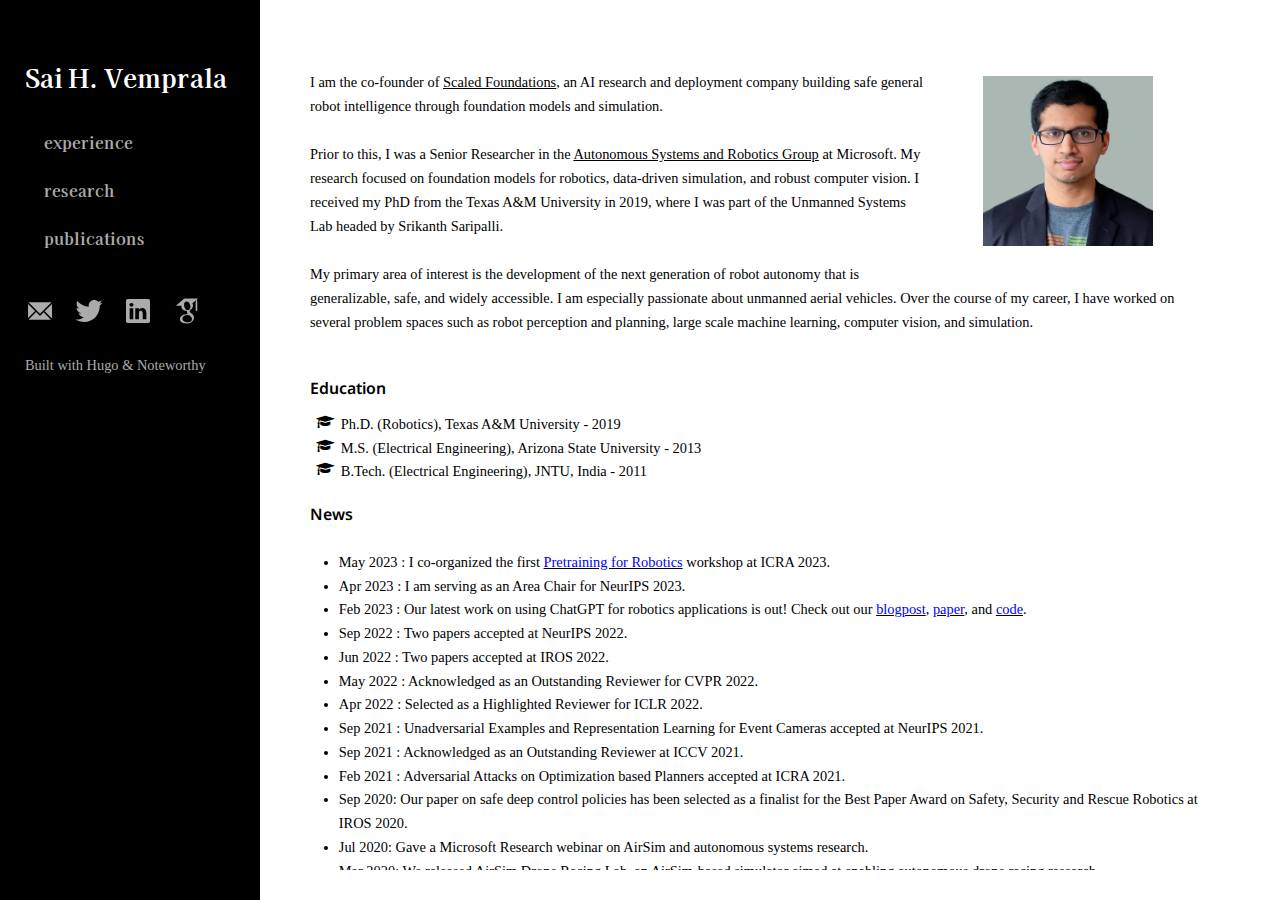
==== index.html @ 4ba30be2 "deploy: saihv/jubilant-tribble@9a28a171f53c164f0d1e6f4ca5efc384c8fe2205" ====
<!DOCTYPE html>

<html lang="en-us">
    <head>
	<meta name="generator" content="Hugo 0.110.0">
    <meta charset="utf-8">
    <meta http-equiv="X-UA-Compatible" content="IE=edge,chrome=1">
    <meta name="viewport" content="width=device-width, initial-scale=1">
    <meta name="format-detection" content="telephone=no"/>

    <title>Sai H. Vemprala</title>
    
    <link rel="apple-touch-icon" sizes="180x180" href="/apple-touch-icon.png">
    <link rel="icon" type="image/png" sizes="32x32" href="/favicon-32x32.png">
    <link rel="icon" type="image/png" sizes="16x16" href="/favicon-16x16.png">
    <link rel="manifest" href="/manifest.json">
    <link rel="mask-icon" href="/safari-pinned-tab.svg" color="#FF3DB4">
    <meta name="theme-color" content="#ffffff">

    
    
    
    <link rel="stylesheet" href="//saihv.github.io/css/main.min.a59e2fe05a008735a60df3e35dbfae401159ed6426211780fa36e227e180960d.css"/>

    
    
    

    
    
 
</head>

    <body>
        
<nav>
  <header>
    <div class="site-title">
        <a href="/">Sai H. Vemprala</a>
    </div>  
</header>

  <div class="nav-menu">
  
    <a class="color-link nav-link" href="/exp/">experience</a>
    
  
    <a class="color-link nav-link" href="/research/">research</a>
    
  
    <a class="color-link nav-link" href="/pubs/">publications</a>
    
  
</div>
<footer class="footer">
	<div class="social-icons">
        
    <a class="social-icon" href="mailto:mail@saihv.com" target="_blank" rel="noopener" title="Email">
        <svg width="28px" height="28px" viewBox="0 0 28 28" version="1.1" fill="#ABABAB" xmlns="https://www.w3.org/2000/svg" xmlns:xlink="https://www.w3.org/1999/xlink">
            <path d="M25.2794292,5.59128519 L14,16.8707144 L2.72057081,5.59128519 C3.06733103,5.30237414 3.51336915,5.12857603 4,5.12857603 L24,5.12857603 C24.4866308,5.12857603 24.932669,5.30237414 25.2794292,5.59128519 Z M25.9956978,6.99633695 C25.998551,7.04004843 26,7.08414302 26,7.12857603 L26,20.871424 C26,21.0798433 25.9681197,21.2808166 25.9089697,21.4697335 L18.7156355,14.2763993 L25.9956978,6.99633695 Z M24.9498374,22.6319215 C24.6672737,22.7846939 24.3437653,22.871424 24,22.871424 L4,22.871424 C3.5268522,22.871424 3.09207889,22.7071233 2.74962118,22.432463 L10.0950247,15.0870594 L13.9848068,18.9768415 L14.1878486,18.7737996 L14.2030419,18.7889929 L17.6549753,15.3370594 L24.9498374,22.6319215 Z M2.00810114,21.0526627 C2.00273908,20.9929669 2,20.9325153 2,20.871424 L2,7.12857603 C2,7.08414302 2.00144896,7.04004843 2.00430222,6.99633695 L9.03436454,14.0263993 L2.00810114,21.0526627 Z"></path>
        </svg>
    </a>
    

    

    
    <a class="social-icon" href="https://twitter.com/saihv" target="_blank" rel="noopener" title="Twitter">
        <svg width="28px" height="28px" viewBox="0 0 28 28" version="1.1" fill="#ABABAB" xmlns="https://www.w3.org/2000/svg" xmlns:xlink="https://www.w3.org/1999/xlink">
            <path d="M8.991284,24.971612 C19.180436,24.971612 24.752372,16.530224 24.752372,9.210524 C24.752372,8.970656 24.747512,8.731868 24.736496,8.494376 C25.818008,7.712564 26.758256,6.737 27.5,5.62622 C26.507372,6.067076 25.439252,6.364292 24.318752,6.498212 C25.462472,5.812628 26.340512,4.727444 26.754584,3.434036 C25.684088,4.068536 24.499004,4.53002 23.23724,4.778528 C22.226468,3.701876 20.786828,3.028388 19.193828,3.028388 C16.134404,3.028388 13.653536,5.509256 13.653536,8.567492 C13.653536,9.0023 13.702244,9.424904 13.797176,9.830552 C9.19346,9.599108 5.11106,7.39472 2.3792,4.04294 C1.903028,4.861364 1.629032,5.812628 1.629032,6.827072 C1.629032,8.74904 2.606972,10.445612 4.094024,11.438132 C3.185528,11.41016 2.331788,11.160464 1.585184,10.745096 C1.583888,10.768208 1.583888,10.791428 1.583888,10.815728 C1.583888,13.49888 3.493652,15.738584 6.028088,16.246508 C5.562932,16.373084 5.07326,16.44134 4.56782,16.44134 C4.210988,16.44134 3.863876,16.406024 3.526484,16.34144 C4.231724,18.542264 6.276596,20.143796 8.701412,20.18894 C6.805148,21.674696 4.416836,22.56008 1.821488,22.56008 C1.374476,22.56008 0.93362,22.534592 0.5,22.4834 C2.951708,24.054476 5.862524,24.971612 8.991284,24.971612"></path>
        </svg>
    </a>
    

    

    

    

    

    

    

    

    

    
    <a class="social-icon" href="https://linkedin.com/in/saihv" target="_blank" rel="noopener" title="LinkedIn">
        <svg width="28px" height="28px" viewBox="0 0 28 28" version="1.1" fill="#ABABAB" xmlns="https://www.w3.org/2000/svg" xmlns:xlink="https://www.w3.org/1999/xlink">
            <path d="M2,3.654102 C2,2.69908141 2.79442509,1.92397846 3.77383592,1.92397846 L24.2261641,1.92397846 C25.2058917,1.92397846 26,2.69908141 26,3.654102 L26,24.3462148 C26,25.3015521 25.2058917,26.0760215 24.2261641,26.0760215 L3.77383592,26.0760215 C2.79442509,26.0760215 2,25.3015521 2,24.3465315 L2,3.65378524 L2,3.654102 Z M9.27526132,22.1415901 L9.27526132,11.2356668 L5.65030092,11.2356668 L5.65030092,22.1415901 L9.27557808,22.1415901 L9.27526132,22.1415901 Z M7.46341463,9.74691162 C8.72727273,9.74691162 9.51409566,8.90940767 9.51409566,7.86284447 C9.49033893,6.79252455 8.72727273,5.97846056 7.48748812,5.97846056 C6.24675325,5.97846056 5.43649034,6.79252455 5.43649034,7.86284447 C5.43649034,8.90940767 6.22299652,9.74691162 7.4396579,9.74691162 L7.46309788,9.74691162 L7.46341463,9.74691162 Z M11.2815965,22.1415901 L14.9062401,22.1415901 L14.9062401,16.0519481 C14.9062401,15.7263225 14.9299968,15.4000634 15.0256573,15.1675641 C15.2876148,14.5159962 15.8840672,13.8416218 16.8856509,13.8416218 C18.1970225,13.8416218 18.7218879,14.8416218 18.7218879,16.3078872 L18.7218879,22.1415901 L22.3465315,22.1415901 L22.3465315,15.8885017 C22.3465315,12.5388027 20.5584416,10.9800443 18.1735825,10.9800443 C16.2182452,10.9800443 15.3595185,12.072854 14.8824834,12.8172315 L14.9065569,12.8172315 L14.9065569,11.2359835 L11.2819132,11.2359835 C11.3291099,12.2591067 11.2815965,22.1419069 11.2815965,22.1419069 L11.2815965,22.1415901 Z"></path>
        </svg>
    </a>
    

    

    

    

    

    

    

    
    
    

    
    
    

    

    
    <a class="social-icon" href="https://scholar.google.com/citations?user=PnaHFhUAAAAJ&amp;hl=en" target="_blank" rel="noopener" title="Google Scholar">
        <svg width="28px" height="28px" viewBox="0 0 28 28" version="1.1" fill="#ABABAB" xmlns="https://www.w3.org/2000/svg" xmlns:xlink="https://www.w3.org/1999/xlink">
             <path d="M15.7399177,5.48151786 C15.149924,4.82272859 14.4663239,4.49480724 13.6933878,4.49480724 C12.8185607,4.49480724 12.1471312,4.80966127 11.6791845,5.43796013 C11.2112379,6.06433732 10.9771365,6.82326666 10.9771365,7.71483354 C10.9771365,8.47423262 11.1052474,9.24733956 11.3616402,10.035649 C11.6170934,10.8236168 12.0350768,11.5270314 12.6210136,12.1470458 C13.2049434,12.7685974 13.8844439,13.0787968 14.6564833,13.0787968 C15.5171327,13.0787968 16.189459,12.7903763 16.671626,12.2137916 C17.1517432,11.6379755 17.3927199,10.9111166 17.3927199,10.035649 C17.3927199,9.29000051 17.2655484,8.50924961 17.0102233,7.69296927 C16.7561365,6.87562134 16.3319184,6.13812924 15.739875,5.48156056 L15.7399177,5.48151786 Z M24.3072528,4.96950105 L24.3072528,13.3462071 C24.3072528,13.7339989 23.9898792,14.0515006 23.6019592,14.0515006 L23.3422783,14.0515006 C22.9543156,14.0515006 22.6369848,13.7341271 22.6369848,13.3462071 L22.6369848,4.96950105 C22.6369848,4.62513879 22.5869788,4.33765779 23.068249,4.27714671 L23.068249,3.16262405 L19.3634081,6.20120253 C19.4061972,6.28058863 19.446851,6.33132057 19.4854124,6.39789556 C19.8110278,6.97418137 19.9768461,7.69087679 19.9768461,8.56681414 C19.9768461,9.23824368 19.8649625,9.84134739 19.638078,10.3740328 C19.4122611,10.9065473 19.1375912,11.3415267 18.817143,11.6765369 C18.496652,12.0127855 18.1752643,12.3201237 17.8538766,12.5967152 C17.5324462,12.8739047 17.2577763,13.162923 17.0328135,13.4629589 C16.8060571,13.7620125 16.6932767,14.0712297 16.6932767,14.3917206 C16.6932767,14.7126813 16.8397076,15.0387237 17.1317151,15.3673283 C17.4226551,15.6968724 17.7805972,16.0162103 18.2038758,16.3317049 C18.6279231,16.6450216 19.0510736,16.9928002 19.4743522,17.3712399 C19.8985703,17.74921 20.2545052,18.2354765 20.5454452,18.8259399 C20.8385631,19.4186239 20.9848231,20.071093 20.9848231,20.7882582 C20.9848231,21.7343577 20.7435475,22.5887297 20.2626616,23.3491963 C19.7802812,24.1064175 19.1518542,24.7106315 18.3796867,25.1537246 C17.6054695,25.599807 16.777531,25.9355858 15.8945476,26.1623422 C15.0097279,26.3870488 14.1317408,26.5 13.2548639,26.5 C12.7014246,26.5 12.1429889,26.4573818 11.5814359,26.3697112 C11.0178757,26.2822114 10.4532907,26.1276668 9.8847343,25.9098782 C9.31502485,25.6906377 8.81052389,25.4214338 8.37319577,25.0981672 C7.93475736,24.778146 7.58181166,24.3652016 7.3111559,23.862238 C7.04054285,23.3591036 6.90615445,22.7936645 6.90615445,22.1655364 C6.90615445,21.4203577 7.1136515,20.7291563 7.52975591,20.0847582 C7.94586031,19.4451002 8.49707907,18.9108775 9.18272893,18.487727 C10.3789864,17.7434877 12.2558547,17.2836547 14.8102164,17.1098936 C14.2262867,16.3799173 13.9333396,15.6928582 13.9333396,15.0498693 C13.9333396,14.6841125 14.0289531,14.2920503 14.218173,13.8687717 C13.9130554,13.9113899 13.5987992,13.9355175 13.2781801,13.9355175 C11.9059836,13.9355175 10.7472627,13.4894351 9.80628769,12.5911638 C8.86535538,11.6944724 8.39535897,10.5719642 8.39535897,9.21488479 C8.39535897,9.07298054 8.39941581,8.94802965 8.40970739,8.8095417 L2.83316537,8.8095417 L11.2417283,1.5 L25.1668346,1.5 L23.87996,2.50451805 L23.87996,4.27748834 C24.3577712,4.3388962 24.3072955,4.62607827 24.3072955,4.96950105 L24.3072528,4.96950105 Z M15.8172967,17.9839947 C15.6566455,17.9549562 15.430914,17.9386434 15.1399313,17.9386434 C14.512273,17.9386434 13.8947782,17.9941154 13.2885571,18.1048887 C12.6822934,18.2126727 12.084186,18.3947184 11.4941496,18.6515809 C10.9019353,18.906906 10.423996,19.2823566 10.0597766,19.7787865 C9.69355004,20.274576 9.51150436,20.858463 9.51150436,21.5303623 C9.51150436,22.1706609 9.67215551,22.7419077 9.99371402,23.2394479 C10.3142049,23.7338281 10.7373127,24.1208513 11.2632509,24.3980408 C11.7891891,24.6756999 12.3405787,24.8854176 12.916224,25.0231795 C13.4929795,25.1600875 14.0799412,25.2311463 14.6780913,25.2311463 C15.8610679,25.2311463 16.8794647,24.9647609 17.7338794,24.4320756 C18.5863724,23.899561 19.0135798,23.0772595 19.0135798,21.9672634 C19.0135798,21.7338025 18.9810823,21.5040141 18.916856,21.2796064 C18.8498112,21.0527219 18.7835352,20.8585057 18.7185829,20.6972567 C18.6534171,20.5389543 18.529363,20.3483679 18.3462498,20.1286576 C18.1642041,19.9083067 18.0248194,19.7455631 17.9310848,19.6372239 C17.8354714,19.5253403 17.6565431,19.3656714 17.3929761,19.1545445 C17.131587,18.9425209 16.9647012,18.8103104 16.8904822,18.7614574 C16.8172027,18.7100422 16.6270434,18.5711699 16.3207728,18.3458227 C16.0147157,18.1186393 15.8468903,17.9981723 15.8173394,17.983952 L15.8172967,17.9839947 Z"></path>
        </svg>
    </a>
    

    

    

    

</div>




	<div class="footer-mobile-links">
		<p> Built with <a href="https://gohugo.io" target="_blank" rel="noopener">Hugo</a> & <a href="https://github.com/kimcc/hugo-theme-noteworthy" target="_blank" rel="noopener">Noteworthy</a></p>
		
	</div>

	<script src="//saihv.github.io/js/main.min.a7205ef73b078c8daed6fe1b0826e8ba229ffabbb69d299d9446cf41f2c7d8aa.js" integrity="sha256-pyBe9zsHjI2u1v4bCCbouiKf+ru2nSmdlEbPQfLH2Ko=" crossorigin="anonymous"></script>
</footer>
</nav>

        <div id="content" class="content-container">
        
<head><link rel="stylesheet" href="https://cdnjs.cloudflare.com/ajax/libs/font-awesome/4.7.0/css/font-awesome.min.css"></head>
<div class = "article-content">
        
        
        <img src = "/images/sai.webp" style="max-width: 25%; object-fit: contain; display: block; float:right; padding: 30px 30px 20px 30px;">
        
        <div align="left">   <br>
            I am the co-founder of <a href="https://scaledfoundations.ai">Scaled Foundations</a>, an AI research and deployment company building safe general robot intelligence through foundation models and simulation. <br><br>
            
            Prior to this, I was a Senior Researcher in the <a href="https://www.microsoft.com/en-us/research/group/autonomous-systems-group-robotics/">Autonomous Systems and Robotics Group</a> at Microsoft. My research focused on foundation models for robotics, data-driven simulation, and robust computer vision. I received my PhD from the Texas A&M University in 2019, where I was part of the Unmanned Systems Lab headed by Srikanth Saripalli. <br><br>
            
            My primary area of interest is the development of the next generation of robot autonomy that is generalizable, safe, and widely accessible. I am especially passionate about unmanned aerial vehicles. Over the course of my career, I have worked on several problem spaces such as robot perception and planning, large scale machine learning, computer vision, and simulation. <br><br>
        </div>   

        <div style="width: 100%"> <h3>Education</h3> <ul class="fa-ul">
            <li><i class="fa-li fa fa-graduation-cap"></i>Ph.D. (Robotics), Texas A&M University - 2019</li>
            <li><i class="fa-li fa fa-graduation-cap"></i>M.S. (Electrical Engineering), Arizona State University - 2013</li>
            <li><i class="fa-li fa fa-graduation-cap"></i>B.Tech. (Electrical Engineering), JNTU, India - 2011</li>
        </ul> </div>

        <h3>News</h3>
        <div style="text-align: left">    
            <div style="overflow: auto; height:250pt; width:100%;">
<ul>
<li>May 2023 : I co-organized the first <a href="https://microsoft.github.io/robotics.pretraining.workshop.icra/" target="_blank"> <snap style="color: blue;">Pretraining for Robotics</snap></a> workshop at ICRA 2023.</li>
<li>Apr 2023 : I am serving as an Area Chair for NeurIPS 2023.</li>
<li>Feb 2023 : Our latest work on using ChatGPT for robotics applications is out! Check out our <a href="https://aka.ms/ChatGPT-Robotics" target="_blank"> <snap style="color: blue;">blogpost</snap></a>, <a href="https://www.microsoft.com/en-us/research/uploads/prod/2023/02/ChatGPT___Robotics.pdf" target="_blank"> <snap style="color: blue;">paper</snap></a>, and <a href="https://github.com/microsoft/PromptCraft-Robotics" target="_blank"> <snap style="color: blue;">code</snap></a>.</li>
<li>Sep 2022 : Two papers accepted at NeurIPS 2022.</li>
<li>Jun 2022 : Two papers accepted at IROS 2022.</li>
<li>May 2022 : Acknowledged as an Outstanding Reviewer for CVPR 2022.</li>
<li>Apr 2022 : Selected as a Highlighted Reviewer for ICLR 2022.</li>
<li>Sep 2021 : Unadversarial Examples and Representation Learning for Event Cameras accepted at NeurIPS 2021.</li>
<li>Sep 2021 : Acknowledged as an Outstanding Reviewer at ICCV 2021.</li>
<li>Feb 2021 : Adversarial Attacks on Optimization based Planners accepted at ICRA 2021.</li>
<li>Sep 2020: Our paper on safe deep control policies has been selected as a finalist for the Best Paper Award on Safety, Security and Rescue Robotics at IROS 2020.</li>
<li>Jul 2020: Gave a Microsoft Research webinar on AirSim and autonomous systems research.</li>
<li>Mar 2020: We released AirSim Drone Racing Lab, an AirSim-based simulator aimed at enabling autonomous drone racing research.</li>
<li>Dec 2019: Game of Drones, a simulated autonomous drone racing competition hosted by our group took place at NeurIPS 2019.</li>
<li>Jul 2019: Joined the Autonomous Systems group at Microsoft.</li>
<li>May 2019: Received my PhD degree from Texas A&amp;M University.</li>
<li>Feb 2018: One paper accepted at ICUAS 2018.</li>
<li>Jan 2018: One paper accepted at ICRA 2018.</li>
<li>Sep 2017: Gave a talk at the Workshop on Complex Collaborative Systems, IROS 2017.</li>
</ul>
</div>
&nbsp;
        </div>
        
    </div>


        

<link rel="stylesheet" type="text/css" href="/css/katex.min.css" crossorigin="anonymous">
<script type="text/javascript" src="/js/katex.min.js" crossorigin="anonymous"></script>
<script type="text/javascript" src="/js/auto-render.min.js"onload="renderMathInElement(document.body);" crossorigin="anonymous"></script>

        </div>
        <footer class="footer-mobile">
	<div class="social-icons">
        
    <a class="social-icon" href="mailto:mail@saihv.com" target="_blank" rel="noopener" title="Email">
        <svg width="28px" height="28px" viewBox="0 0 28 28" version="1.1" fill="#ABABAB" xmlns="https://www.w3.org/2000/svg" xmlns:xlink="https://www.w3.org/1999/xlink">
            <path d="M25.2794292,5.59128519 L14,16.8707144 L2.72057081,5.59128519 C3.06733103,5.30237414 3.51336915,5.12857603 4,5.12857603 L24,5.12857603 C24.4866308,5.12857603 24.932669,5.30237414 25.2794292,5.59128519 Z M25.9956978,6.99633695 C25.998551,7.04004843 26,7.08414302 26,7.12857603 L26,20.871424 C26,21.0798433 25.9681197,21.2808166 25.9089697,21.4697335 L18.7156355,14.2763993 L25.9956978,6.99633695 Z M24.9498374,22.6319215 C24.6672737,22.7846939 24.3437653,22.871424 24,22.871424 L4,22.871424 C3.5268522,22.871424 3.09207889,22.7071233 2.74962118,22.432463 L10.0950247,15.0870594 L13.9848068,18.9768415 L14.1878486,18.7737996 L14.2030419,18.7889929 L17.6549753,15.3370594 L24.9498374,22.6319215 Z M2.00810114,21.0526627 C2.00273908,20.9929669 2,20.9325153 2,20.871424 L2,7.12857603 C2,7.08414302 2.00144896,7.04004843 2.00430222,6.99633695 L9.03436454,14.0263993 L2.00810114,21.0526627 Z"></path>
        </svg>
    </a>
    

    

    
    <a class="social-icon" href="https://twitter.com/saihv" target="_blank" rel="noopener" title="Twitter">
        <svg width="28px" height="28px" viewBox="0 0 28 28" version="1.1" fill="#ABABAB" xmlns="https://www.w3.org/2000/svg" xmlns:xlink="https://www.w3.org/1999/xlink">
            <path d="M8.991284,24.971612 C19.180436,24.971612 24.752372,16.530224 24.752372,9.210524 C24.752372,8.970656 24.747512,8.731868 24.736496,8.494376 C25.818008,7.712564 26.758256,6.737 27.5,5.62622 C26.507372,6.067076 25.439252,6.364292 24.318752,6.498212 C25.462472,5.812628 26.340512,4.727444 26.754584,3.434036 C25.684088,4.068536 24.499004,4.53002 23.23724,4.778528 C22.226468,3.701876 20.786828,3.028388 19.193828,3.028388 C16.134404,3.028388 13.653536,5.509256 13.653536,8.567492 C13.653536,9.0023 13.702244,9.424904 13.797176,9.830552 C9.19346,9.599108 5.11106,7.39472 2.3792,4.04294 C1.903028,4.861364 1.629032,5.812628 1.629032,6.827072 C1.629032,8.74904 2.606972,10.445612 4.094024,11.438132 C3.185528,11.41016 2.331788,11.160464 1.585184,10.745096 C1.583888,10.768208 1.583888,10.791428 1.583888,10.815728 C1.583888,13.49888 3.493652,15.738584 6.028088,16.246508 C5.562932,16.373084 5.07326,16.44134 4.56782,16.44134 C4.210988,16.44134 3.863876,16.406024 3.526484,16.34144 C4.231724,18.542264 6.276596,20.143796 8.701412,20.18894 C6.805148,21.674696 4.416836,22.56008 1.821488,22.56008 C1.374476,22.56008 0.93362,22.534592 0.5,22.4834 C2.951708,24.054476 5.862524,24.971612 8.991284,24.971612"></path>
        </svg>
    </a>
    

    

    

    

    

    

    

    

    

    
    <a class="social-icon" href="https://linkedin.com/in/saihv" target="_blank" rel="noopener" title="LinkedIn">
        <svg width="28px" height="28px" viewBox="0 0 28 28" version="1.1" fill="#ABABAB" xmlns="https://www.w3.org/2000/svg" xmlns:xlink="https://www.w3.org/1999/xlink">
            <path d="M2,3.654102 C2,2.69908141 2.79442509,1.92397846 3.77383592,1.92397846 L24.2261641,1.92397846 C25.2058917,1.92397846 26,2.69908141 26,3.654102 L26,24.3462148 C26,25.3015521 25.2058917,26.0760215 24.2261641,26.0760215 L3.77383592,26.0760215 C2.79442509,26.0760215 2,25.3015521 2,24.3465315 L2,3.65378524 L2,3.654102 Z M9.27526132,22.1415901 L9.27526132,11.2356668 L5.65030092,11.2356668 L5.65030092,22.1415901 L9.27557808,22.1415901 L9.27526132,22.1415901 Z M7.46341463,9.74691162 C8.72727273,9.74691162 9.51409566,8.90940767 9.51409566,7.86284447 C9.49033893,6.79252455 8.72727273,5.97846056 7.48748812,5.97846056 C6.24675325,5.97846056 5.43649034,6.79252455 5.43649034,7.86284447 C5.43649034,8.90940767 6.22299652,9.74691162 7.4396579,9.74691162 L7.46309788,9.74691162 L7.46341463,9.74691162 Z M11.2815965,22.1415901 L14.9062401,22.1415901 L14.9062401,16.0519481 C14.9062401,15.7263225 14.9299968,15.4000634 15.0256573,15.1675641 C15.2876148,14.5159962 15.8840672,13.8416218 16.8856509,13.8416218 C18.1970225,13.8416218 18.7218879,14.8416218 18.7218879,16.3078872 L18.7218879,22.1415901 L22.3465315,22.1415901 L22.3465315,15.8885017 C22.3465315,12.5388027 20.5584416,10.9800443 18.1735825,10.9800443 C16.2182452,10.9800443 15.3595185,12.072854 14.8824834,12.8172315 L14.9065569,12.8172315 L14.9065569,11.2359835 L11.2819132,11.2359835 C11.3291099,12.2591067 11.2815965,22.1419069 11.2815965,22.1419069 L11.2815965,22.1415901 Z"></path>
        </svg>
    </a>
    

    

    

    

    

    

    

    
    
    

    
    
    

    

    
    <a class="social-icon" href="https://scholar.google.com/citations?user=PnaHFhUAAAAJ&amp;hl=en" target="_blank" rel="noopener" title="Google Scholar">
        <svg width="28px" height="28px" viewBox="0 0 28 28" version="1.1" fill="#ABABAB" xmlns="https://www.w3.org/2000/svg" xmlns:xlink="https://www.w3.org/1999/xlink">
             <path d="M15.7399177,5.48151786 C15.149924,4.82272859 14.4663239,4.49480724 13.6933878,4.49480724 C12.8185607,4.49480724 12.1471312,4.80966127 11.6791845,5.43796013 C11.2112379,6.06433732 10.9771365,6.82326666 10.9771365,7.71483354 C10.9771365,8.47423262 11.1052474,9.24733956 11.3616402,10.035649 C11.6170934,10.8236168 12.0350768,11.5270314 12.6210136,12.1470458 C13.2049434,12.7685974 13.8844439,13.0787968 14.6564833,13.0787968 C15.5171327,13.0787968 16.189459,12.7903763 16.671626,12.2137916 C17.1517432,11.6379755 17.3927199,10.9111166 17.3927199,10.035649 C17.3927199,9.29000051 17.2655484,8.50924961 17.0102233,7.69296927 C16.7561365,6.87562134 16.3319184,6.13812924 15.739875,5.48156056 L15.7399177,5.48151786 Z M24.3072528,4.96950105 L24.3072528,13.3462071 C24.3072528,13.7339989 23.9898792,14.0515006 23.6019592,14.0515006 L23.3422783,14.0515006 C22.9543156,14.0515006 22.6369848,13.7341271 22.6369848,13.3462071 L22.6369848,4.96950105 C22.6369848,4.62513879 22.5869788,4.33765779 23.068249,4.27714671 L23.068249,3.16262405 L19.3634081,6.20120253 C19.4061972,6.28058863 19.446851,6.33132057 19.4854124,6.39789556 C19.8110278,6.97418137 19.9768461,7.69087679 19.9768461,8.56681414 C19.9768461,9.23824368 19.8649625,9.84134739 19.638078,10.3740328 C19.4122611,10.9065473 19.1375912,11.3415267 18.817143,11.6765369 C18.496652,12.0127855 18.1752643,12.3201237 17.8538766,12.5967152 C17.5324462,12.8739047 17.2577763,13.162923 17.0328135,13.4629589 C16.8060571,13.7620125 16.6932767,14.0712297 16.6932767,14.3917206 C16.6932767,14.7126813 16.8397076,15.0387237 17.1317151,15.3673283 C17.4226551,15.6968724 17.7805972,16.0162103 18.2038758,16.3317049 C18.6279231,16.6450216 19.0510736,16.9928002 19.4743522,17.3712399 C19.8985703,17.74921 20.2545052,18.2354765 20.5454452,18.8259399 C20.8385631,19.4186239 20.9848231,20.071093 20.9848231,20.7882582 C20.9848231,21.7343577 20.7435475,22.5887297 20.2626616,23.3491963 C19.7802812,24.1064175 19.1518542,24.7106315 18.3796867,25.1537246 C17.6054695,25.599807 16.777531,25.9355858 15.8945476,26.1623422 C15.0097279,26.3870488 14.1317408,26.5 13.2548639,26.5 C12.7014246,26.5 12.1429889,26.4573818 11.5814359,26.3697112 C11.0178757,26.2822114 10.4532907,26.1276668 9.8847343,25.9098782 C9.31502485,25.6906377 8.81052389,25.4214338 8.37319577,25.0981672 C7.93475736,24.778146 7.58181166,24.3652016 7.3111559,23.862238 C7.04054285,23.3591036 6.90615445,22.7936645 6.90615445,22.1655364 C6.90615445,21.4203577 7.1136515,20.7291563 7.52975591,20.0847582 C7.94586031,19.4451002 8.49707907,18.9108775 9.18272893,18.487727 C10.3789864,17.7434877 12.2558547,17.2836547 14.8102164,17.1098936 C14.2262867,16.3799173 13.9333396,15.6928582 13.9333396,15.0498693 C13.9333396,14.6841125 14.0289531,14.2920503 14.218173,13.8687717 C13.9130554,13.9113899 13.5987992,13.9355175 13.2781801,13.9355175 C11.9059836,13.9355175 10.7472627,13.4894351 9.80628769,12.5911638 C8.86535538,11.6944724 8.39535897,10.5719642 8.39535897,9.21488479 C8.39535897,9.07298054 8.39941581,8.94802965 8.40970739,8.8095417 L2.83316537,8.8095417 L11.2417283,1.5 L25.1668346,1.5 L23.87996,2.50451805 L23.87996,4.27748834 C24.3577712,4.3388962 24.3072955,4.62607827 24.3072955,4.96950105 L24.3072528,4.96950105 Z M15.8172967,17.9839947 C15.6566455,17.9549562 15.430914,17.9386434 15.1399313,17.9386434 C14.512273,17.9386434 13.8947782,17.9941154 13.2885571,18.1048887 C12.6822934,18.2126727 12.084186,18.3947184 11.4941496,18.6515809 C10.9019353,18.906906 10.423996,19.2823566 10.0597766,19.7787865 C9.69355004,20.274576 9.51150436,20.858463 9.51150436,21.5303623 C9.51150436,22.1706609 9.67215551,22.7419077 9.99371402,23.2394479 C10.3142049,23.7338281 10.7373127,24.1208513 11.2632509,24.3980408 C11.7891891,24.6756999 12.3405787,24.8854176 12.916224,25.0231795 C13.4929795,25.1600875 14.0799412,25.2311463 14.6780913,25.2311463 C15.8610679,25.2311463 16.8794647,24.9647609 17.7338794,24.4320756 C18.5863724,23.899561 19.0135798,23.0772595 19.0135798,21.9672634 C19.0135798,21.7338025 18.9810823,21.5040141 18.916856,21.2796064 C18.8498112,21.0527219 18.7835352,20.8585057 18.7185829,20.6972567 C18.6534171,20.5389543 18.529363,20.3483679 18.3462498,20.1286576 C18.1642041,19.9083067 18.0248194,19.7455631 17.9310848,19.6372239 C17.8354714,19.5253403 17.6565431,19.3656714 17.3929761,19.1545445 C17.131587,18.9425209 16.9647012,18.8103104 16.8904822,18.7614574 C16.8172027,18.7100422 16.6270434,18.5711699 16.3207728,18.3458227 C16.0147157,18.1186393 15.8468903,17.9981723 15.8173394,17.983952 L15.8172967,17.9839947 Z"></path>
        </svg>
    </a>
    

    

    

    

</div>




	<div class="footer-mobile-links">
		 <p>Built with <a href="https://gohugo.io" target="_blank" rel="noopener">Hugo</a> & <a href="https://github.com/kimcc/hugo-theme-noteworthy" target="_blank" rel="noopener">Noteworthy</a></p>
		
	</div>

	<script src="//saihv.github.io/js/main.min.a7205ef73b078c8daed6fe1b0826e8ba229ffabbb69d299d9446cf41f2c7d8aa.js" integrity="sha256-pyBe9zsHjI2u1v4bCCbouiKf+ru2nSmdlEbPQfLH2Ko=" crossorigin="anonymous"></script>
</footer>
    </body>
</html>
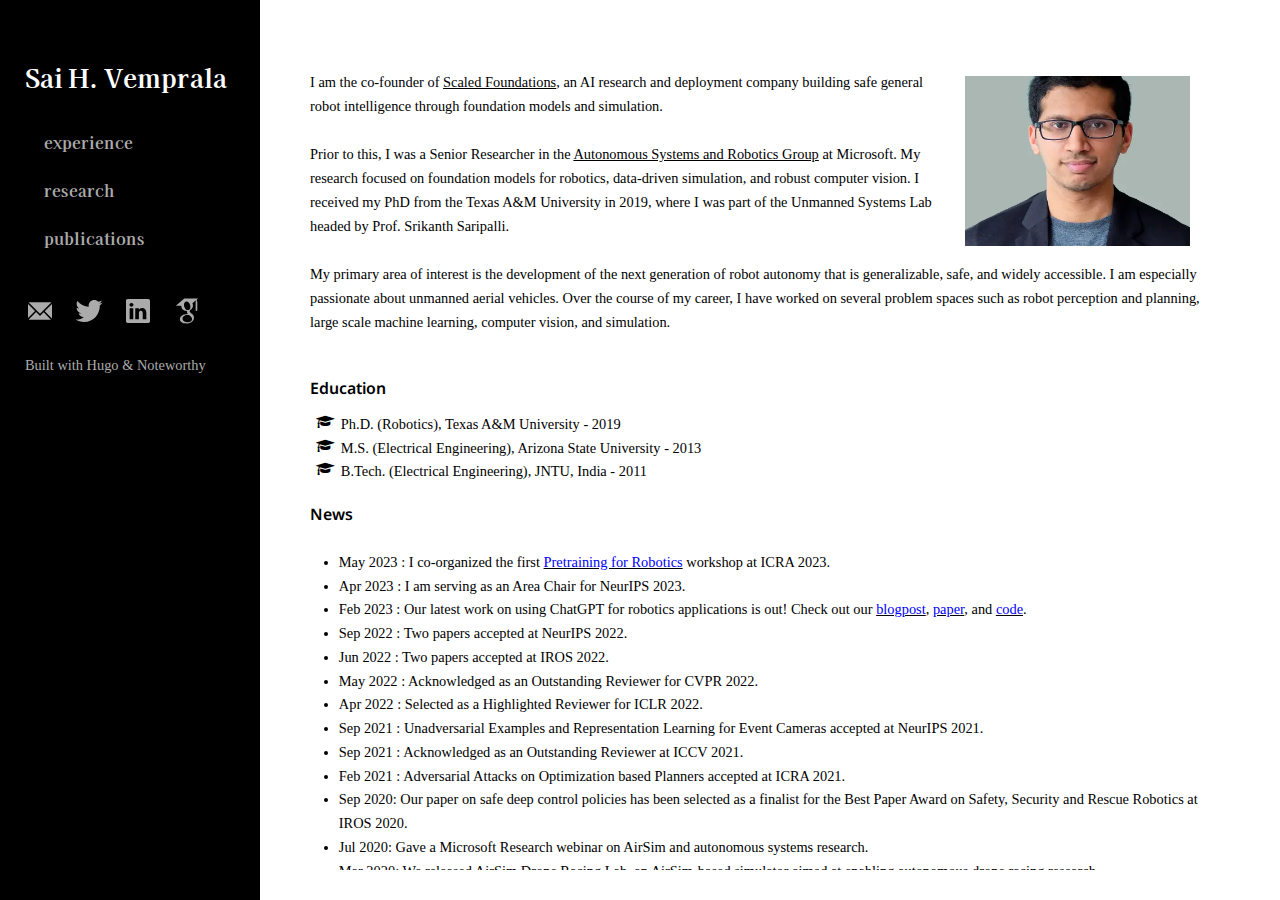
==== commit ebd7b16e: "deploy: saihv/jubilant-tribble@a6f1546ceb3ea9d9285dcb05ebdaa57b8ceceb5c" ====
--- a/index.html
+++ b/index.html
@@ -152,12 +152,12 @@
 <div class = "article-content">
         
         
-        <img src = "/images/sai.webp" style="max-width: 25%; object-fit: contain; display: block; float:right; padding: 30px 30px 20px 30px;">
+        <img src = "/images/sai.webp" style="max-width: 25%; object-fit: cover; display: block; float:right; padding: 30px 20px 10px 30px;">
         
         <div align="left">   <br>
             I am the co-founder of <a href="https://scaledfoundations.ai">Scaled Foundations</a>, an AI research and deployment company building safe general robot intelligence through foundation models and simulation. <br><br>
             
-            Prior to this, I was a Senior Researcher in the <a href="https://www.microsoft.com/en-us/research/group/autonomous-systems-group-robotics/">Autonomous Systems and Robotics Group</a> at Microsoft. My research focused on foundation models for robotics, data-driven simulation, and robust computer vision. I received my PhD from the Texas A&M University in 2019, where I was part of the Unmanned Systems Lab headed by Srikanth Saripalli. <br><br>
+            Prior to this, I was a Senior Researcher in the <a href="https://www.microsoft.com/en-us/research/group/autonomous-systems-group-robotics/">Autonomous Systems and Robotics Group</a> at Microsoft. My research focused on foundation models for robotics, data-driven simulation, and robust computer vision. I received my PhD from the Texas A&M University in 2019, where I was part of the Unmanned Systems Lab headed by Prof. Srikanth Saripalli. <br><br>
             
             My primary area of interest is the development of the next generation of robot autonomy that is generalizable, safe, and widely accessible. I am especially passionate about unmanned aerial vehicles. Over the course of my career, I have worked on several problem spaces such as robot perception and planning, large scale machine learning, computer vision, and simulation. <br><br>
         </div>   
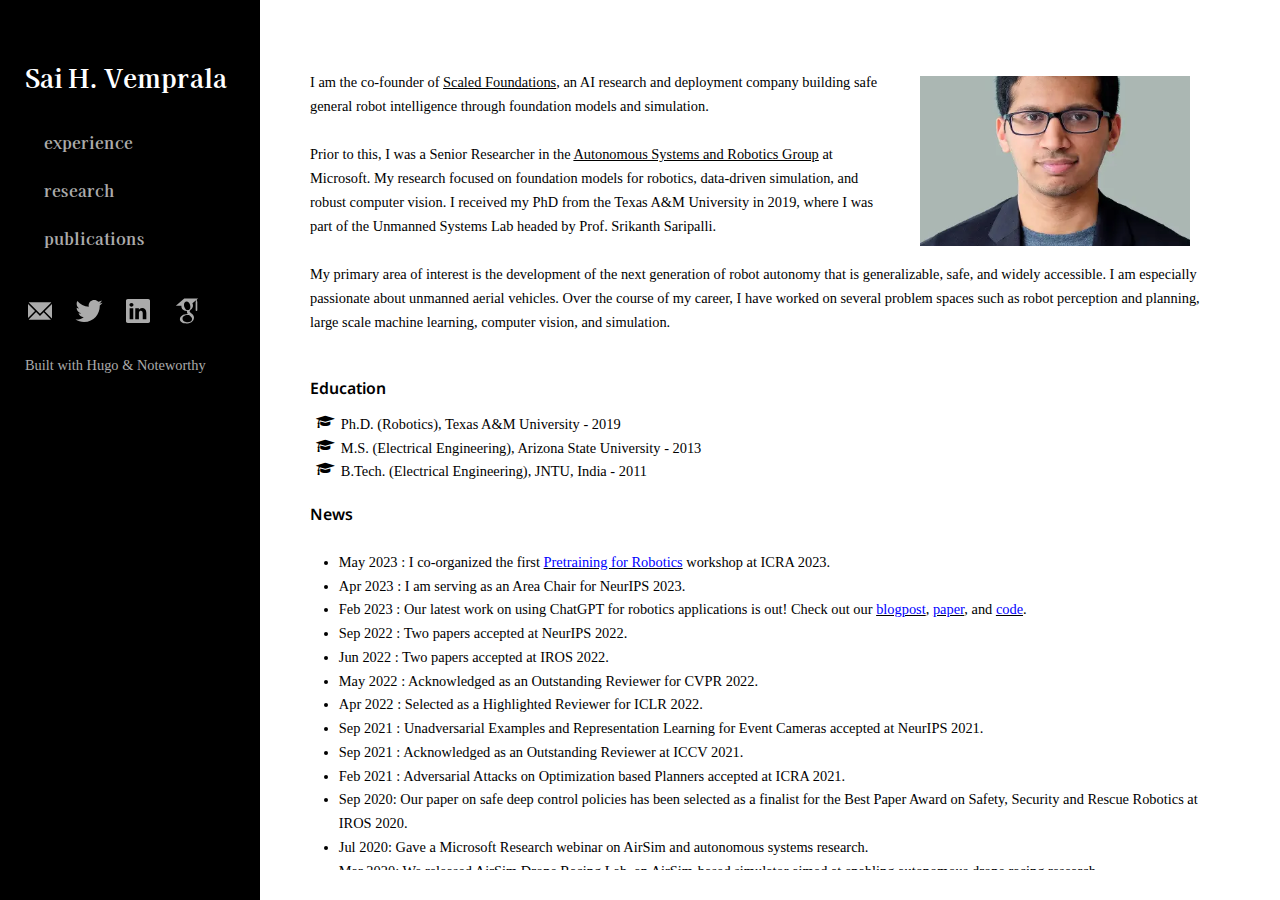
==== commit 6107d069: "deploy: saihv/jubilant-tribble@ec158c578e4d02926ed997f17e8d1750154a3b51" ====
--- a/index.html
+++ b/index.html
@@ -152,8 +152,8 @@
 <div class = "article-content">
         
         
-        <img src = "/images/sai.webp" style="max-width: 25%; object-fit: cover; display: block; float:right; padding: 30px 20px 10px 30px;">
-        
+        <img src = "/images/sai.webp" style="max-width: 30%; object-fit: cover; display: inline-block; float: right; padding: 30px 20px 10px 30px;">
+    
         <div align="left">   <br>
             I am the co-founder of <a href="https://scaledfoundations.ai">Scaled Foundations</a>, an AI research and deployment company building safe general robot intelligence through foundation models and simulation. <br><br>
             
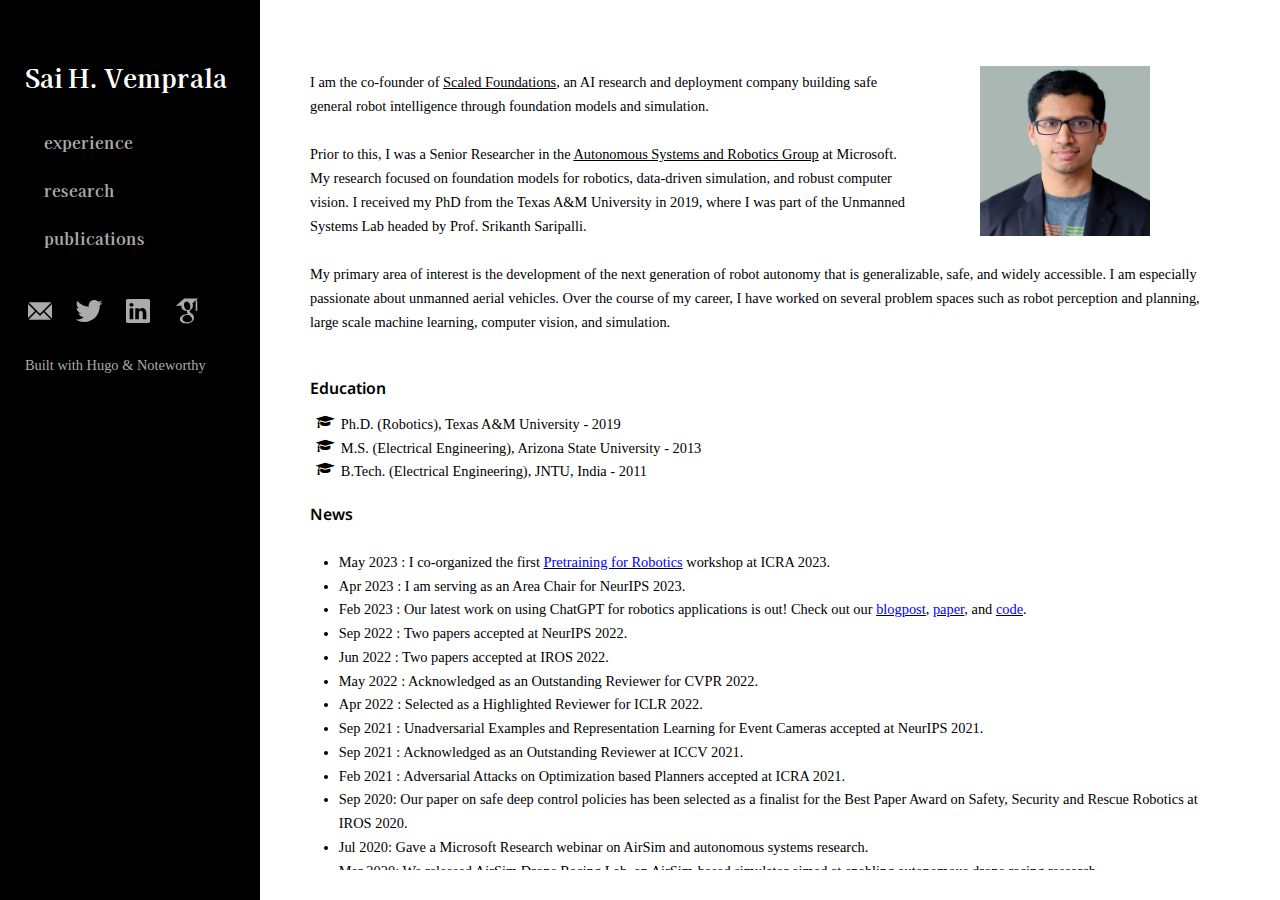
==== commit f0ab475f: "deploy: saihv/jubilant-tribble@988f32a58a89d972a72ffb8004e720bed23b2b49" ====
--- a/index.html
+++ b/index.html
@@ -152,7 +152,7 @@
 <div class = "article-content">
         
         
-        <img src = "/images/sai.webp" style="max-width: 30%; object-fit: cover; display: inline-block; float: right; padding: 30px 20px 10px 30px;">
+        <img src = "/images/sai.webp" style="max-width: 30%; object-fit: contain; display: block; float: right; padding: 20px 10px 5px 10px;">
     
         <div align="left">   <br>
             I am the co-founder of <a href="https://scaledfoundations.ai">Scaled Foundations</a>, an AI research and deployment company building safe general robot intelligence through foundation models and simulation. <br><br>
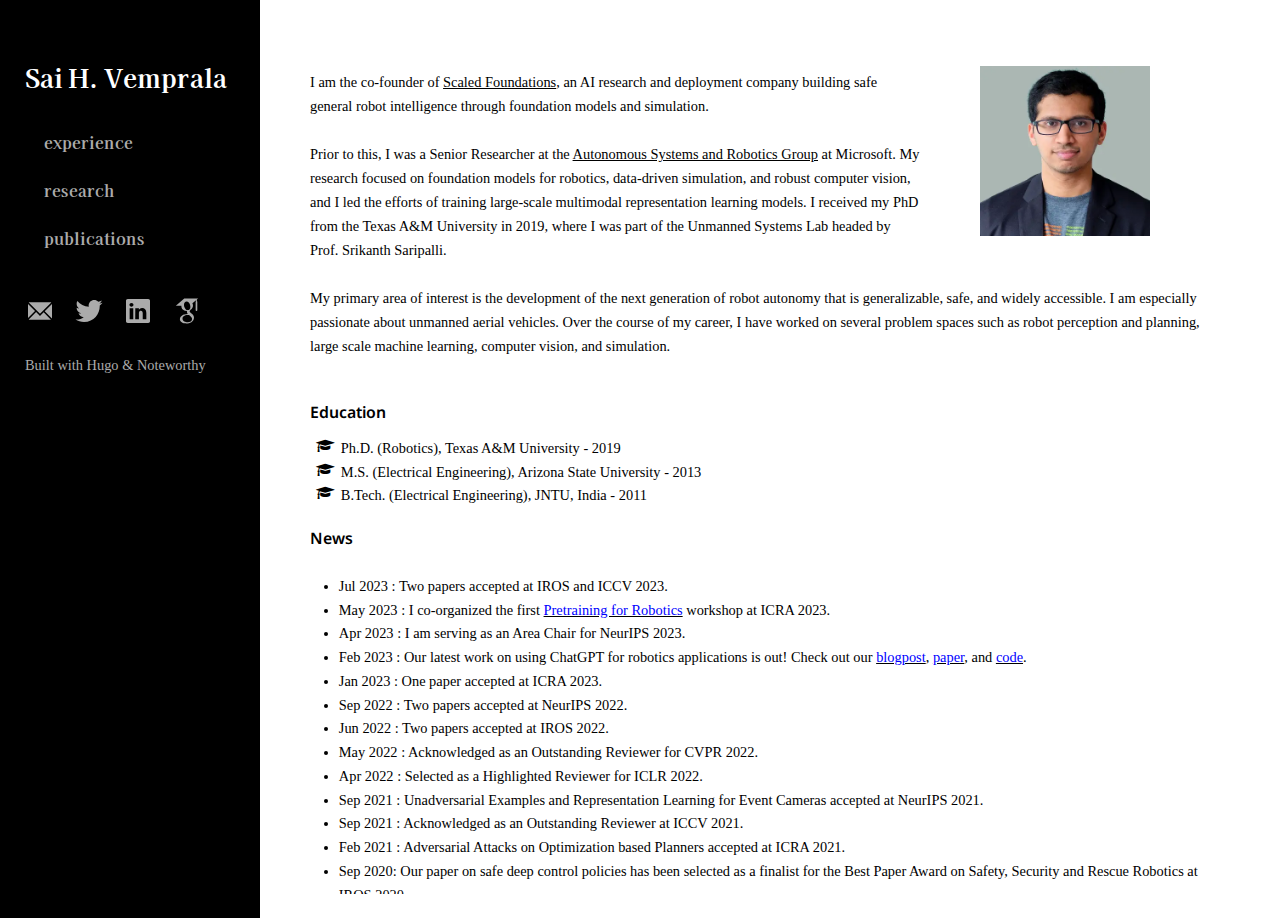
==== commit 83791851: "deploy: saihv/jubilant-tribble@8b99d9d48e88f2c2aacebbda8c5877086c947783" ====
--- a/index.html
+++ b/index.html
@@ -157,7 +157,7 @@
         <div align="left">   <br>
             I am the co-founder of <a href="https://scaledfoundations.ai">Scaled Foundations</a>, an AI research and deployment company building safe general robot intelligence through foundation models and simulation. <br><br>
             
-            Prior to this, I was a Senior Researcher in the <a href="https://www.microsoft.com/en-us/research/group/autonomous-systems-group-robotics/">Autonomous Systems and Robotics Group</a> at Microsoft. My research focused on foundation models for robotics, data-driven simulation, and robust computer vision. I received my PhD from the Texas A&M University in 2019, where I was part of the Unmanned Systems Lab headed by Prof. Srikanth Saripalli. <br><br>
+            Prior to this, I was a Senior Researcher at the <a href="https://www.microsoft.com/en-us/research/group/autonomous-systems-group-robotics/">Autonomous Systems and Robotics Group</a> at Microsoft. My research focused on foundation models for robotics, data-driven simulation, and robust computer vision, and I led the efforts of training large-scale multimodal representation learning models. I received my PhD from the Texas A&M University in 2019, where I was part of the Unmanned Systems Lab headed by Prof. Srikanth Saripalli. <br><br>
             
             My primary area of interest is the development of the next generation of robot autonomy that is generalizable, safe, and widely accessible. I am especially passionate about unmanned aerial vehicles. Over the course of my career, I have worked on several problem spaces such as robot perception and planning, large scale machine learning, computer vision, and simulation. <br><br>
         </div>   
@@ -172,9 +172,11 @@
         <div style="text-align: left">    
             <div style="overflow: auto; height:250pt; width:100%;">
 <ul>
+<li>Jul 2023 : Two papers accepted at IROS and ICCV 2023.</li>
 <li>May 2023 : I co-organized the first <a href="https://microsoft.github.io/robotics.pretraining.workshop.icra/" target="_blank"> <snap style="color: blue;">Pretraining for Robotics</snap></a> workshop at ICRA 2023.</li>
 <li>Apr 2023 : I am serving as an Area Chair for NeurIPS 2023.</li>
 <li>Feb 2023 : Our latest work on using ChatGPT for robotics applications is out! Check out our <a href="https://aka.ms/ChatGPT-Robotics" target="_blank"> <snap style="color: blue;">blogpost</snap></a>, <a href="https://www.microsoft.com/en-us/research/uploads/prod/2023/02/ChatGPT___Robotics.pdf" target="_blank"> <snap style="color: blue;">paper</snap></a>, and <a href="https://github.com/microsoft/PromptCraft-Robotics" target="_blank"> <snap style="color: blue;">code</snap></a>.</li>
+<li>Jan 2023 : One paper accepted at ICRA 2023.</li>
 <li>Sep 2022 : Two papers accepted at NeurIPS 2022.</li>
 <li>Jun 2022 : Two papers accepted at IROS 2022.</li>
 <li>May 2022 : Acknowledged as an Outstanding Reviewer for CVPR 2022.</li>
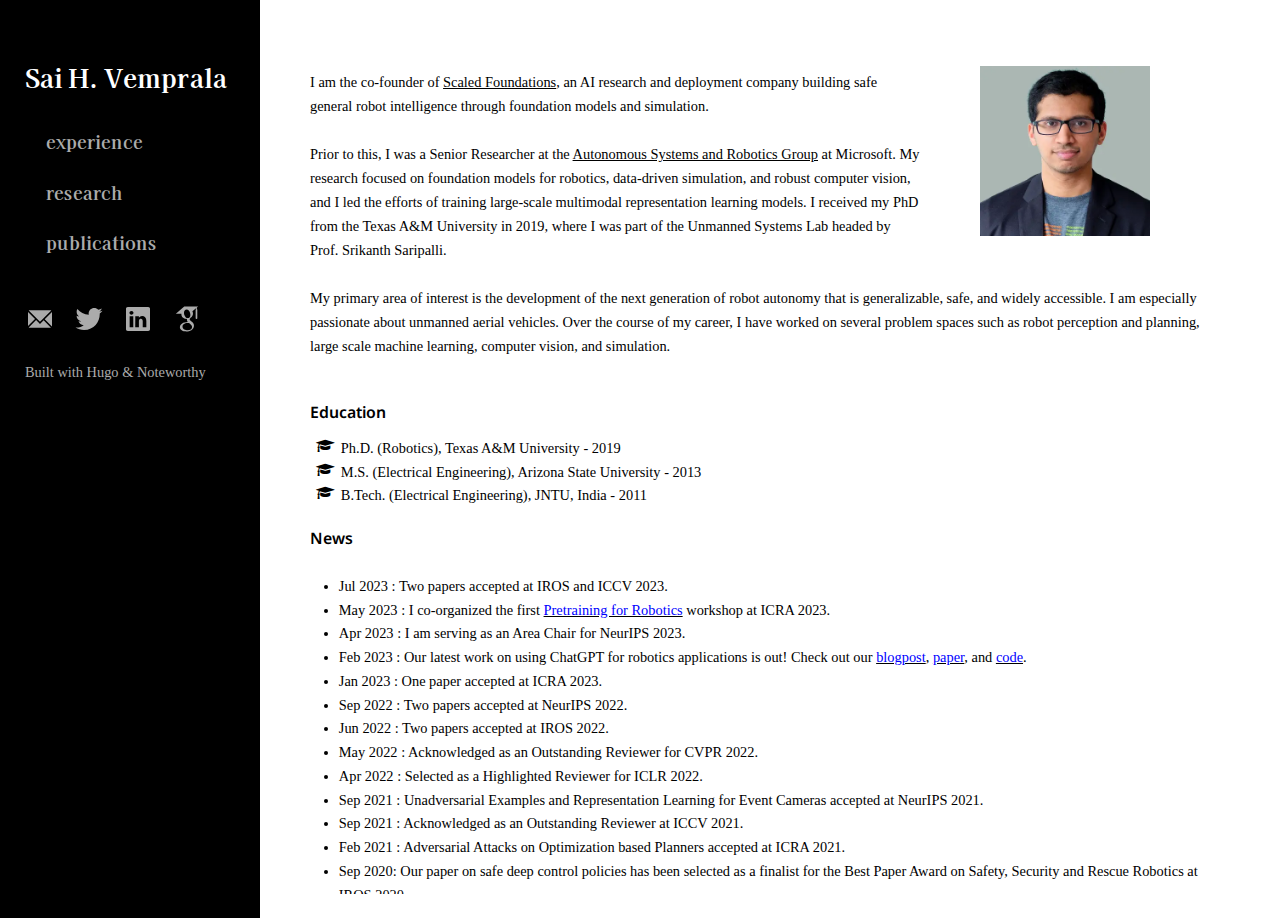
==== commit 2abf7455: "deploy: saihv/jubilant-tribble@112641913ba61730740bf07bcad4112250503a42" ====
--- a/index.html
+++ b/index.html
@@ -20,7 +20,7 @@
     
     
     
-    <link rel="stylesheet" href="//saihv.github.io/css/main.min.a59e2fe05a008735a60df3e35dbfae401159ed6426211780fa36e227e180960d.css"/>
+    <link rel="stylesheet" href="//saihv.github.io/css/main.min.bd21ceef3f0ba148406e9d6fc8bb73cf1e6281a71a6a640edec0b9df60d02cf1.css"/>
 
     
     
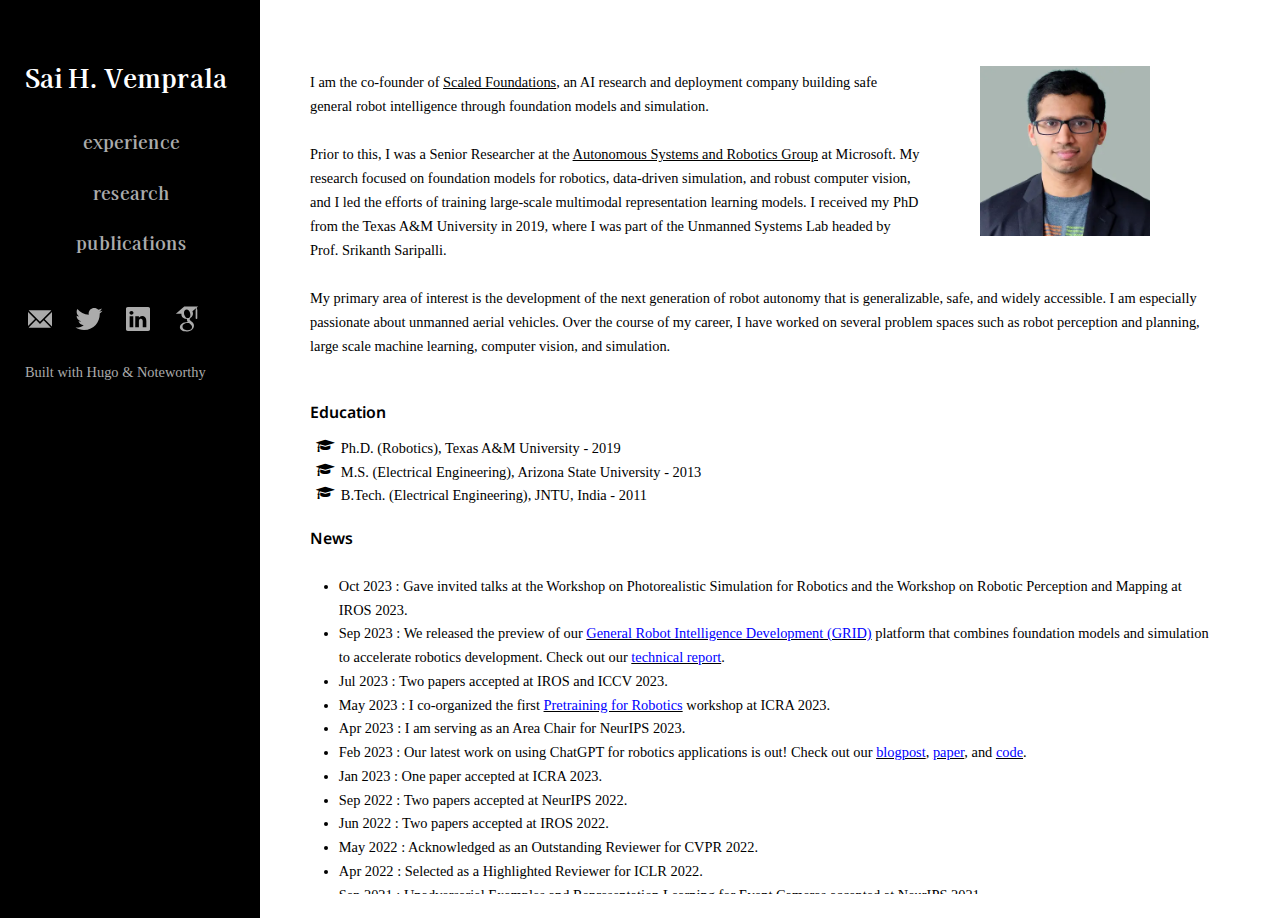
==== commit 0c351823: "deploy: saihv/jubilant-tribble@cb8df031053260e23f8676d89e7139c54bff4599" ====
--- a/index.html
+++ b/index.html
@@ -20,7 +20,7 @@
     
     
     
-    <link rel="stylesheet" href="//saihv.github.io/css/main.min.bd21ceef3f0ba148406e9d6fc8bb73cf1e6281a71a6a640edec0b9df60d02cf1.css"/>
+    <link rel="stylesheet" href="//saihv.github.io/css/main.min.b286757ceeefa21f4fe1ce25bcbc419f5fc0a035d8f46065b8a0deaf3e5c4b80.css"/>
 
     
     
@@ -172,6 +172,8 @@
         <div style="text-align: left">    
             <div style="overflow: auto; height:250pt; width:100%;">
 <ul>
+<li>Oct 2023 : Gave invited talks at the Workshop on Photorealistic Simulation for Robotics and the Workshop on Robotic Perception and Mapping at IROS 2023.</li>
+<li>Sep 2023 : We released the preview of our <a href="https://github.com/scaledfoundations/GRID-playground" target="_blank"> <snap style="color: blue;">General Robot Intelligence Development (GRID)</snap></a> platform that combines foundation models and simulation to accelerate robotics development. Check out our <a href="https://arxiv.org/abs/2310.00887" target="_blank"> <snap style="color: blue;">technical report</snap></a>.</li>
 <li>Jul 2023 : Two papers accepted at IROS and ICCV 2023.</li>
 <li>May 2023 : I co-organized the first <a href="https://microsoft.github.io/robotics.pretraining.workshop.icra/" target="_blank"> <snap style="color: blue;">Pretraining for Robotics</snap></a> workshop at ICRA 2023.</li>
 <li>Apr 2023 : I am serving as an Area Chair for NeurIPS 2023.</li>
